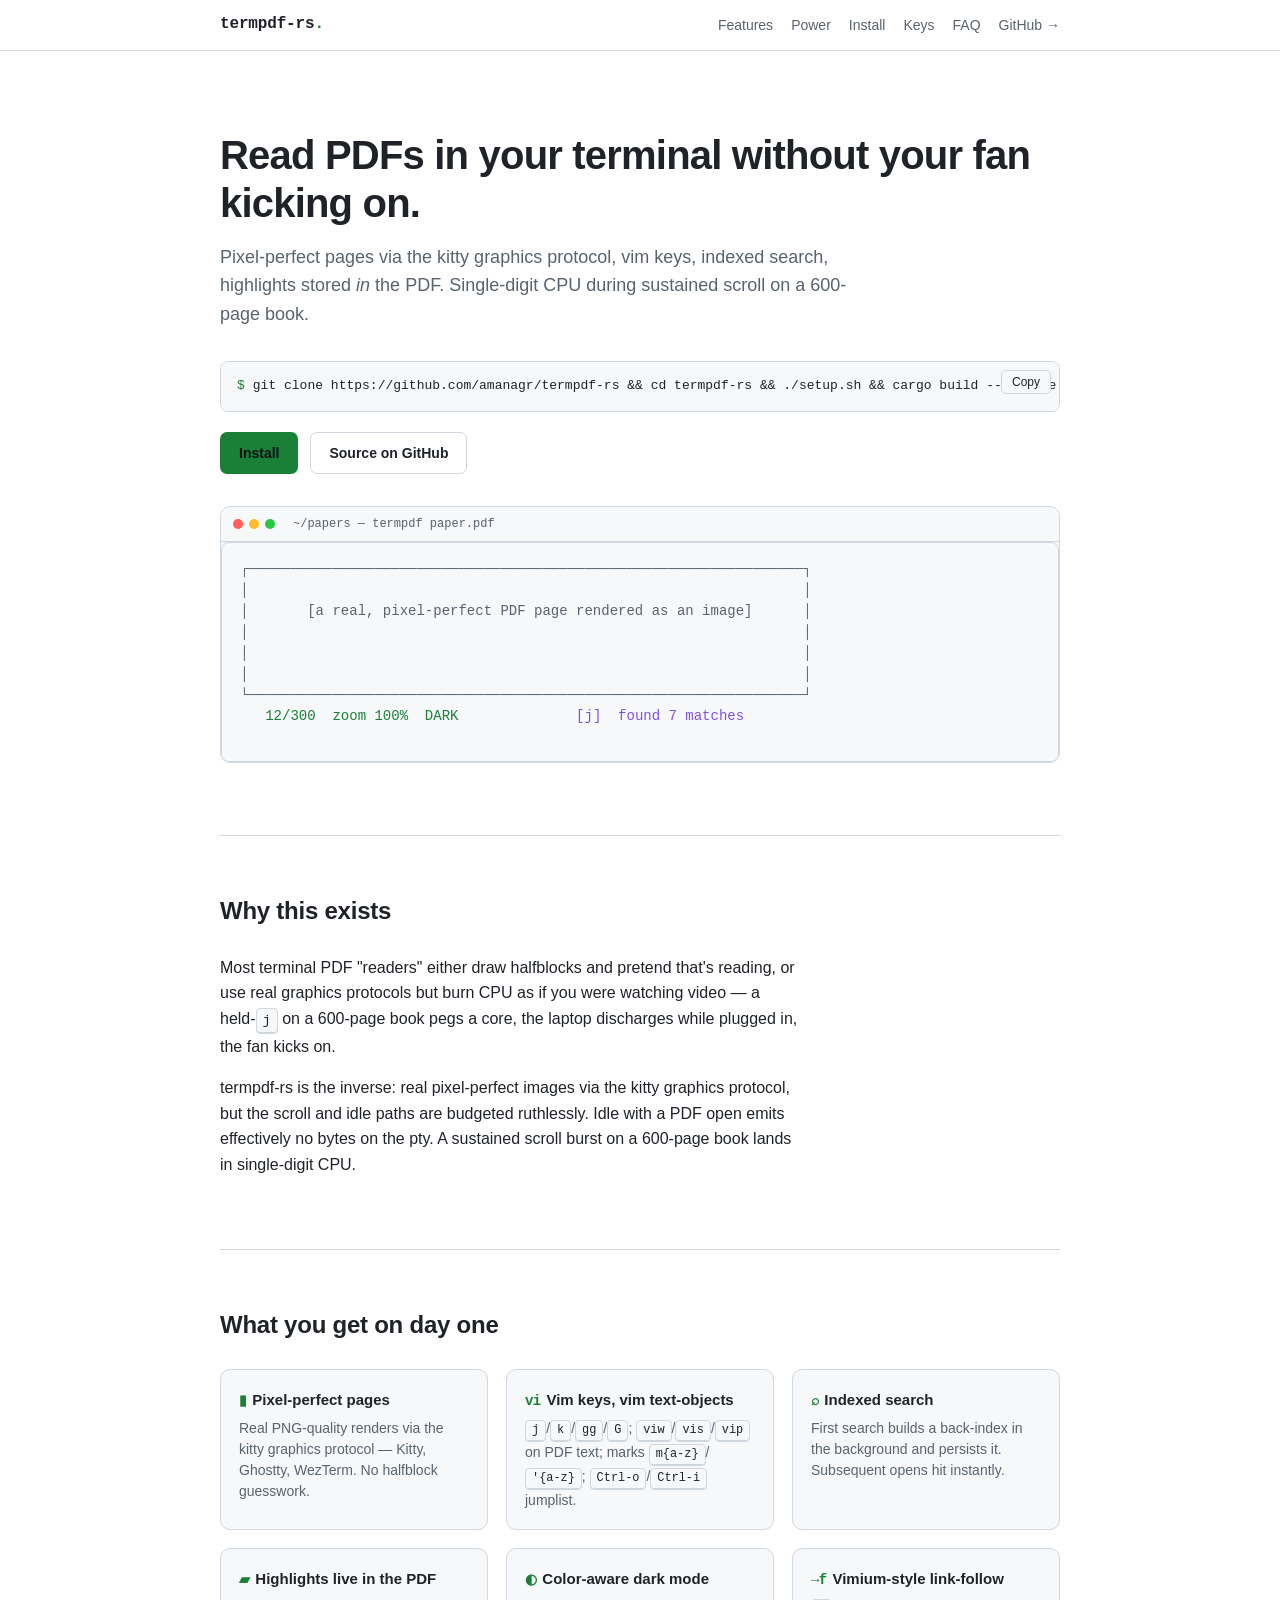
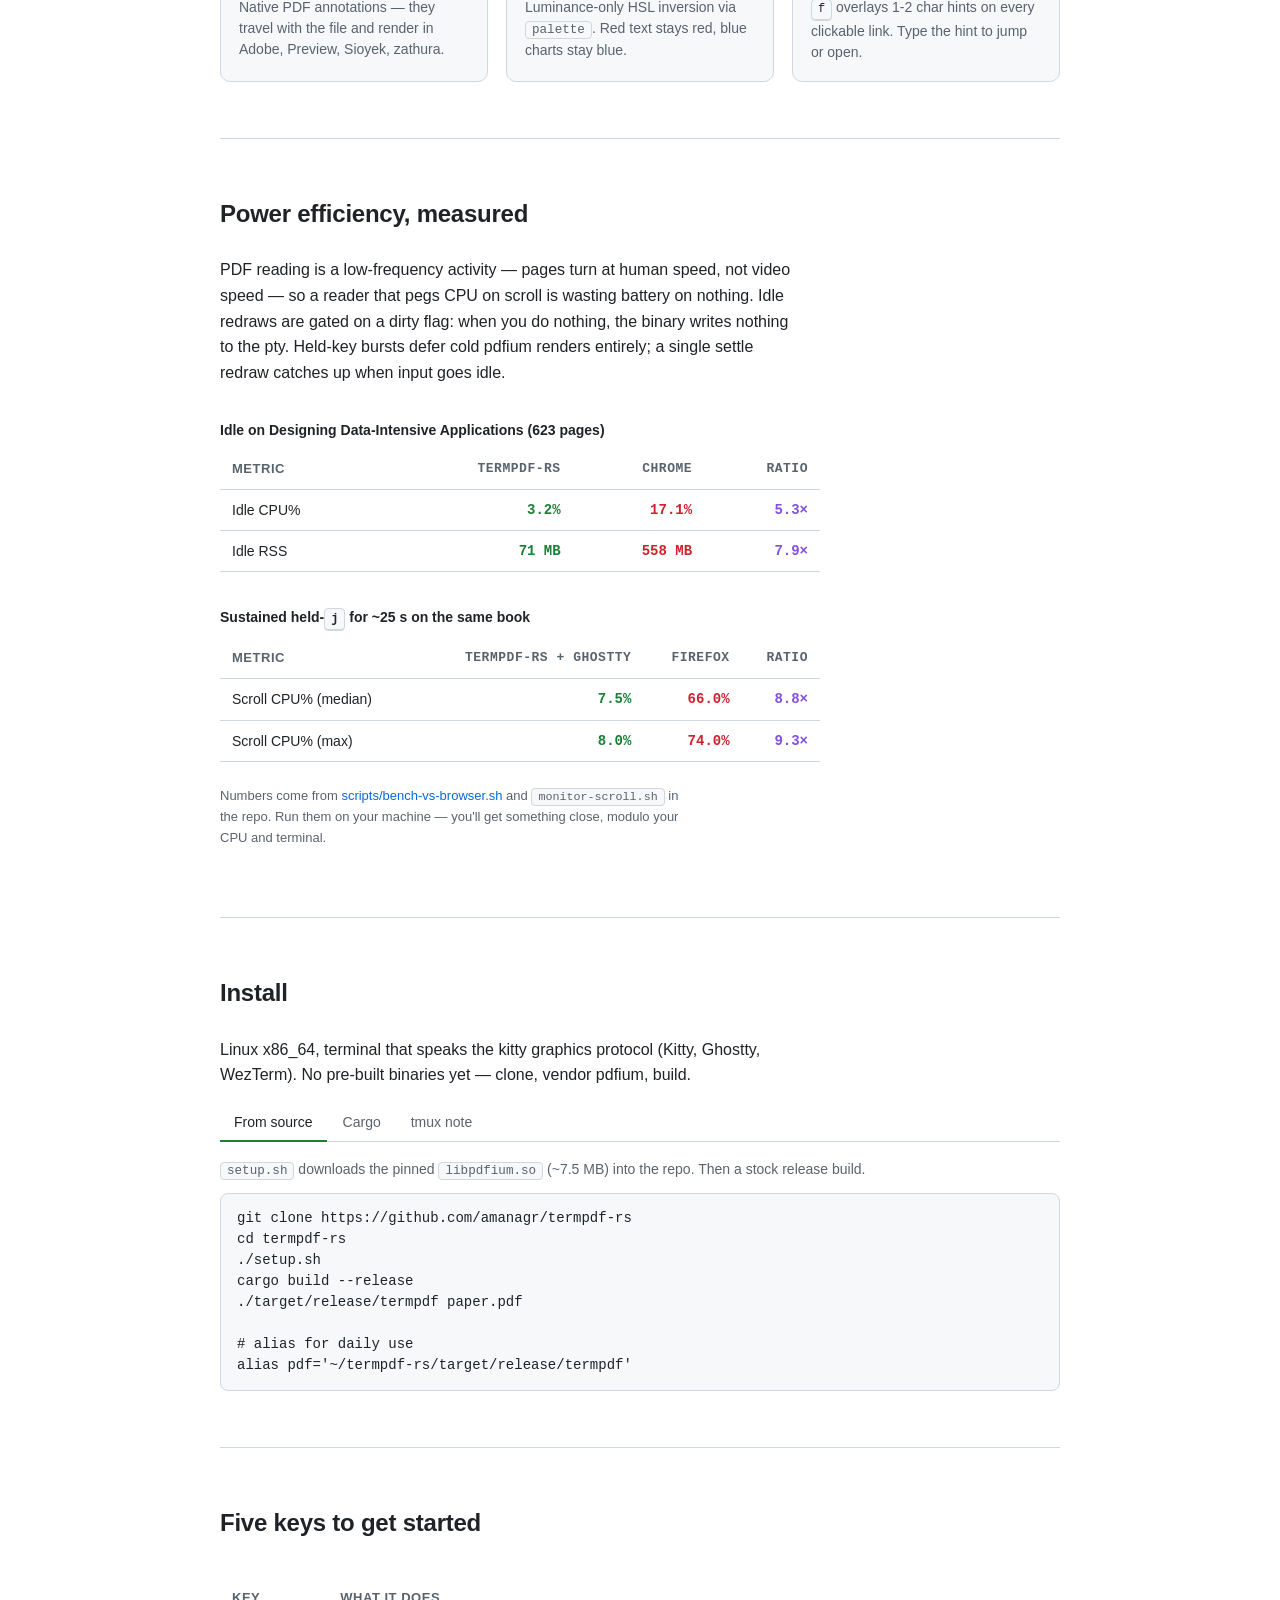
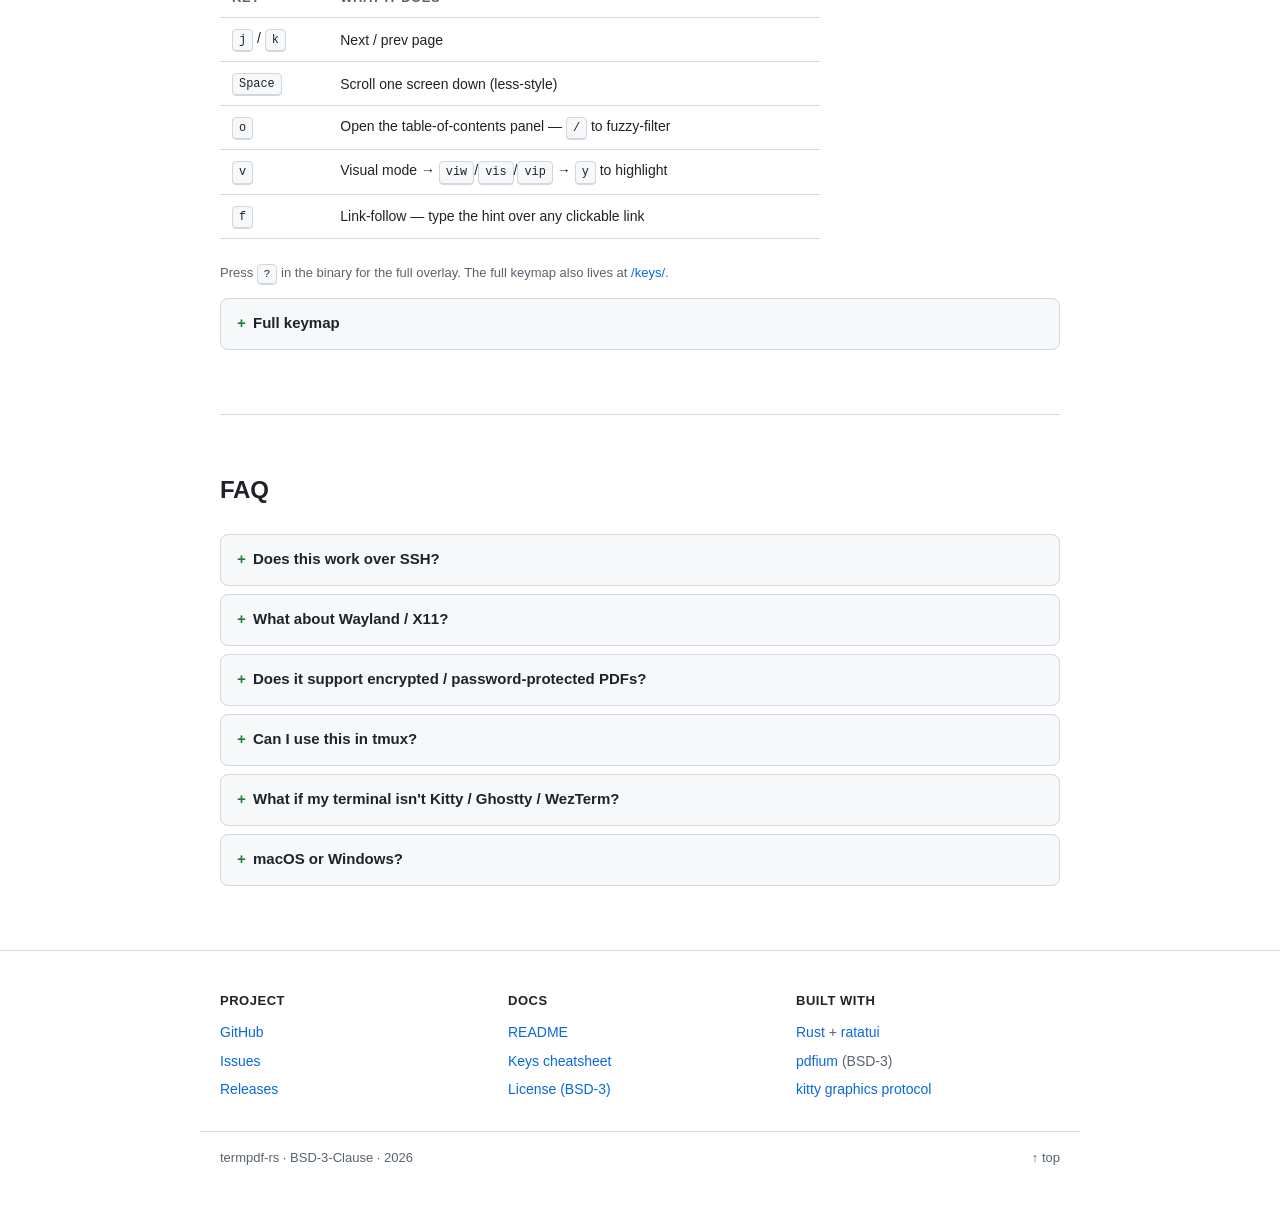
==== docs/index.html @ 6e65d69f "docs: ship marketing site for GitHub Pages from /docs/ Single-page site at amanagr.github.io/termpdf" ====
<!DOCTYPE html>
<html lang="en">
<head>
<meta charset="utf-8">
<meta name="viewport" content="width=device-width, initial-scale=1">
<title>termpdf-rs — power-efficient terminal PDF reader</title>
<meta name="description" content="Pixel-perfect PDF pages in your terminal via the kitty graphics protocol. Vim keys, indexed search, highlights stored in the PDF. Single-digit CPU during sustained scroll on a 600-page book.">
<link rel="canonical" href="https://amanagr.github.io/termpdf-rs/">
<link rel="icon" href="favicon.svg" type="image/svg+xml">
<link rel="stylesheet" href="style.css">

<meta property="og:type" content="website">
<meta property="og:url" content="https://amanagr.github.io/termpdf-rs/">
<meta property="og:title" content="termpdf-rs — a PDF reader that lives in your terminal">
<meta property="og:description" content="vim keys, kitty-native pixel-perfect pages, indexed search, single-digit CPU on a held-j. Linux + Rust.">
<meta property="og:image" content="https://amanagr.github.io/termpdf-rs/og.png">
<meta property="og:image:width" content="1200">
<meta property="og:image:height" content="630">
<meta name="twitter:card" content="summary_large_image">
<meta name="twitter:title" content="termpdf-rs — a PDF reader that lives in your terminal">
<meta name="twitter:description" content="vim keys, kitty-native pixel-perfect pages, indexed search, single-digit CPU on a held-j. Linux + Rust.">
<meta name="twitter:image" content="https://amanagr.github.io/termpdf-rs/og.png">

<script type="application/ld+json">
{
  "@context": "https://schema.org",
  "@type": "SoftwareApplication",
  "name": "termpdf-rs",
  "operatingSystem": "Linux",
  "applicationCategory": "DeveloperApplication",
  "description": "Power-efficient terminal PDF reader in Rust. Pixel-perfect pages via the Kitty graphics protocol, vim keybindings, indexed full-text search, color-aware dark mode, and highlights stored inside the PDF.",
  "url": "https://amanagr.github.io/termpdf-rs/",
  "downloadUrl": "https://github.com/amanagr/termpdf-rs",
  "license": "https://opensource.org/license/bsd-3-clause",
  "offers": { "@type": "Offer", "price": "0", "priceCurrency": "USD" },
  "author": { "@type": "Person", "name": "Aman Agrawal" }
}
</script>
</head>
<body>

<a class="skip-link" href="#main">Skip to content</a>

<header class="nav">
  <div class="nav-inner">
    <a class="brand" href="/termpdf-rs/">termpdf-rs<span class="dot">.</span></a>
    <button class="nav-toggle" aria-label="menu" aria-expanded="false" aria-controls="nav-links">menu</button>
    <nav class="nav-links" id="nav-links" aria-label="primary">
      <a href="#features">Features</a>
      <a href="#power">Power</a>
      <a href="#install">Install</a>
      <a href="#keys">Keys</a>
      <a href="#faq">FAQ</a>
      <a href="https://github.com/amanagr/termpdf-rs" rel="noopener">GitHub →</a>
    </nav>
  </div>
</header>

<main id="main">

<section class="hero" aria-label="hero">
  <h1>Read PDFs in your terminal without your fan kicking on.</h1>
  <p class="sub">Pixel-perfect pages via the kitty graphics protocol, vim keys, indexed search, highlights stored <em>in</em> the PDF. Single-digit CPU during sustained scroll on a 600-page book.</p>

  <div class="install-line" id="install-line">
    <span class="prompt">$</span><span id="install-cmd">git clone https://github.com/amanagr/termpdf-rs &amp;&amp; cd termpdf-rs &amp;&amp; ./setup.sh &amp;&amp; cargo build --release</span>
    <button class="copy-btn" data-copy-target="install-cmd" aria-label="Copy install command">Copy</button>
  </div>

  <div class="cta-row">
    <a class="btn btn-primary" href="#install">Install</a>
    <a class="btn btn-ghost" href="https://github.com/amanagr/termpdf-rs" rel="noopener">Source on GitHub</a>
  </div>

  <div class="terminal" aria-label="terminal preview">
    <div class="terminal-bar">
      <span class="terminal-dot r"></span>
      <span class="terminal-dot y"></span>
      <span class="terminal-dot g"></span>
      <span class="terminal-title">~/papers — termpdf paper.pdf</span>
    </div>
<pre class="terminal-body" aria-hidden="true"><span class="frame">┌──────────────────────────────────────────────────────────────────┐
│                                                                  │
│       <span class="pageblock">[a real, pixel-perfect PDF page rendered as an image]</span>      │
│                                                                  │
│                                                                  │
│                                                                  │
└──────────────────────────────────────────────────────────────────┘</span>
   <span class="status">12/300  zoom 100%  DARK</span>              <span class="hl">[j]  found 7 matches</span></pre>
  </div>
</section>

<section id="why" aria-labelledby="why-h">
  <h2 id="why-h">Why this exists</h2>
  <p>Most terminal PDF "readers" either draw halfblocks and pretend that's reading, or use real graphics protocols but burn CPU as if you were watching video — a held-<kbd>j</kbd> on a 600-page book pegs a core, the laptop discharges while plugged in, the fan kicks on.</p>
  <p>termpdf-rs is the inverse: real pixel-perfect images via the kitty graphics protocol, but the scroll and idle paths are budgeted ruthlessly. Idle with a PDF open emits effectively no bytes on the pty. A sustained scroll burst on a 600-page book lands in single-digit CPU.</p>
</section>

<section id="features" aria-labelledby="features-h">
  <h2 id="features-h">What you get on day one</h2>
  <div class="features">
    <div class="feature"><h3><span class="icon">▮</span>Pixel-perfect pages</h3><p>Real PNG-quality renders via the kitty graphics protocol — Kitty, Ghostty, WezTerm. No halfblock guesswork.</p></div>
    <div class="feature"><h3><span class="icon">vi</span>Vim keys, vim text-objects</h3><p><kbd>j</kbd>/<kbd>k</kbd>/<kbd>gg</kbd>/<kbd>G</kbd>; <kbd>viw</kbd>/<kbd>vis</kbd>/<kbd>vip</kbd> on PDF text; marks <kbd>m{a-z}</kbd>/<kbd>'{a-z}</kbd>; <kbd>Ctrl-o</kbd>/<kbd>Ctrl-i</kbd> jumplist.</p></div>
    <div class="feature"><h3><span class="icon">⌕</span>Indexed search</h3><p>First search builds a back-index in the background and persists it. Subsequent opens hit instantly.</p></div>
    <div class="feature"><h3><span class="icon">▰</span>Highlights live in the PDF</h3><p>Native PDF annotations — they travel with the file and render in Adobe, Preview, Sioyek, zathura.</p></div>
    <div class="feature"><h3><span class="icon">◐</span>Color-aware dark mode</h3><p>Luminance-only HSL inversion via <code>palette</code>. Red text stays red, blue charts stay blue.</p></div>
    <div class="feature"><h3><span class="icon">→f</span>Vimium-style link-follow</h3><p><kbd>f</kbd> overlays 1-2 char hints on every clickable link. Type the hint to jump or open.</p></div>
  </div>
</section>

<section id="power" aria-labelledby="power-h">
  <h2 id="power-h">Power efficiency, measured</h2>
  <p>PDF reading is a low-frequency activity — pages turn at human speed, not video speed — so a reader that pegs CPU on scroll is wasting battery on nothing. Idle redraws are gated on a dirty flag: when you do nothing, the binary writes nothing to the pty. Held-key bursts defer cold pdfium renders entirely; a single settle redraw catches up when input goes idle.</p>

  <div class="table-wrap">
    <table>
      <caption>Idle on Designing Data-Intensive Applications (623 pages)</caption>
      <thead><tr><th>Metric</th><th class="num">termpdf-rs</th><th class="num">Chrome</th><th class="num">Ratio</th></tr></thead>
      <tbody>
        <tr><td>Idle CPU%</td><td class="num win">3.2%</td><td class="num lose">17.1%</td><td class="num ratio">5.3×</td></tr>
        <tr><td>Idle RSS</td><td class="num win">71 MB</td><td class="num lose">558 MB</td><td class="num ratio">7.9×</td></tr>
      </tbody>
    </table>
  </div>

  <div class="table-wrap">
    <table>
      <caption>Sustained held-<kbd>j</kbd> for ~25 s on the same book</caption>
      <thead><tr><th>Metric</th><th class="num">termpdf-rs + Ghostty</th><th class="num">Firefox</th><th class="num">Ratio</th></tr></thead>
      <tbody>
        <tr><td>Scroll CPU% (median)</td><td class="num win">7.5%</td><td class="num lose">66.0%</td><td class="num ratio">8.8×</td></tr>
        <tr><td>Scroll CPU% (max)</td><td class="num win">8.0%</td><td class="num lose">74.0%</td><td class="num ratio">9.3×</td></tr>
      </tbody>
    </table>
  </div>

  <p class="caption">Numbers come from <a href="https://github.com/amanagr/termpdf-rs/blob/main/scripts/bench-vs-browser.sh">scripts/bench-vs-browser.sh</a> and <code>monitor-scroll.sh</code> in the repo. Run them on your machine — you'll get something close, modulo your CPU and terminal.</p>
</section>

<section id="install" aria-labelledby="install-h">
  <h2 id="install-h">Install</h2>
  <p>Linux x86_64, terminal that speaks the kitty graphics protocol (Kitty, Ghostty, WezTerm). No pre-built binaries yet — clone, vendor pdfium, build.</p>

  <div class="tabs" role="tablist" aria-label="install methods">
    <button class="tab-btn" role="tab" aria-selected="true" aria-controls="tab-source" id="tab-source-btn">From source</button>
    <button class="tab-btn" role="tab" aria-selected="false" aria-controls="tab-cargo" id="tab-cargo-btn">Cargo</button>
    <button class="tab-btn" role="tab" aria-selected="false" aria-controls="tab-tmux" id="tab-tmux-btn">tmux note</button>
  </div>

  <div class="tab-panel active" role="tabpanel" id="tab-source" aria-labelledby="tab-source-btn">
    <p><code>setup.sh</code> downloads the pinned <code>libpdfium.so</code> (~7.5 MB) into the repo. Then a stock release build.</p>
<pre><code>git clone https://github.com/amanagr/termpdf-rs
cd termpdf-rs
./setup.sh
cargo build --release
./target/release/termpdf paper.pdf

# alias for daily use
alias pdf='~/termpdf-rs/target/release/termpdf'</code></pre>
  </div>

  <div class="tab-panel" role="tabpanel" id="tab-cargo" aria-labelledby="tab-cargo-btn" hidden>
    <p>Not on crates.io yet — pdfium is a runtime native dependency that needs vendoring. Use the source path above. A crates.io release lands once the libpdfium loader can locate a system-installed library across distros.</p>
  </div>

  <div class="tab-panel" role="tabpanel" id="tab-tmux" aria-labelledby="tab-tmux-btn" hidden>
    <p>Inside tmux, enable graphics passthrough once:</p>
<pre><code>tmux set -g allow-passthrough on</code></pre>
    <p>The binary prints a one-time hint if it detects tmux without passthrough enabled.</p>
  </div>
</section>

<section id="keys" aria-labelledby="keys-h">
  <h2 id="keys-h">Five keys to get started</h2>
  <div class="table-wrap">
    <table>
      <thead><tr><th>Key</th><th>What it does</th></tr></thead>
      <tbody>
        <tr><td><kbd>j</kbd> / <kbd>k</kbd></td><td>Next / prev page</td></tr>
        <tr><td><kbd>Space</kbd></td><td>Scroll one screen down (less-style)</td></tr>
        <tr><td><kbd>o</kbd></td><td>Open the table-of-contents panel — <kbd>/</kbd> to fuzzy-filter</td></tr>
        <tr><td><kbd>v</kbd></td><td>Visual mode → <kbd>viw</kbd>/<kbd>vis</kbd>/<kbd>vip</kbd> → <kbd>y</kbd> to highlight</td></tr>
        <tr><td><kbd>f</kbd></td><td>Link-follow — type the hint over any clickable link</td></tr>
      </tbody>
    </table>
  </div>
  <p class="caption">Press <kbd>?</kbd> in the binary for the full overlay. The full keymap also lives at <a href="keys/">/keys/</a>.</p>

  <details>
    <summary>Full keymap</summary>

    <h3 style="font-size:14px;margin:16px 0 4px;color:var(--fg);">Navigate</h3>
    <div class="table-wrap"><table>
      <tbody>
        <tr><td><kbd>j</kbd> / <kbd>k</kbd></td><td>next / prev page</td></tr>
        <tr><td><kbd>Space</kbd> / <kbd>b</kbd></td><td>one screen down / up (less-style)</td></tr>
        <tr><td><kbd>Ctrl-d</kbd> / <kbd>Ctrl-u</kbd></td><td>half-screen down / up</td></tr>
        <tr><td><kbd>gg</kbd> / <kbd>G</kbd></td><td>first / last page</td></tr>
        <tr><td><kbd>:</kbd>n / <kbd>N G</kbd></td><td>jump to page N</td></tr>
        <tr><td><kbd>]]</kbd> / <kbd>[[</kbd></td><td>next / prev outline section</td></tr>
        <tr><td><kbd>m{a-z}</kbd> / <kbd>'{a-z}</kbd></td><td>set / jump to mark (persisted per PDF)</td></tr>
        <tr><td><kbd>Ctrl-o</kbd> / <kbd>Ctrl-i</kbd></td><td>jumplist back / forward</td></tr>
        <tr><td><kbd>+</kbd> / <kbd>-</kbd> / <kbd>0</kbd></td><td>zoom in / out / reset</td></tr>
        <tr><td><kbd>d</kbd></td><td>toggle color-aware dark mode</td></tr>
        <tr><td><kbd>f</kbd></td><td>link-follow hint mode</td></tr>
      </tbody>
    </table></div>

    <h3 style="font-size:14px;margin:16px 0 4px;color:var(--fg);">Highlight &amp; quote (Visual — <kbd>v</kbd>)</h3>
    <div class="table-wrap"><table>
      <tbody>
        <tr><td><kbd>h</kbd> <kbd>j</kbd> <kbd>k</kbd> <kbd>l</kbd> · <kbd>w</kbd> <kbd>b</kbd> <kbd>e</kbd> · <kbd>0</kbd> <kbd>^</kbd> <kbd>$</kbd></td><td>move the caret like in vim</td></tr>
        <tr><td><kbd>iw</kbd> / <kbd>is</kbd> / <kbd>ip</kbd></td><td>select inner word / sentence / paragraph</td></tr>
        <tr><td><kbd>V</kbd> / <kbd>Ctrl-v</kbd></td><td>linewise / blockwise selection</td></tr>
        <tr><td><kbd>c</kbd></td><td>cycle highlight color</td></tr>
        <tr><td><kbd>y</kbd></td><td>save highlight + copy plain text</td></tr>
        <tr><td><kbd>Y</kbd></td><td>copy plain text only (no highlight)</td></tr>
        <tr><td><kbd>gy</kbd></td><td>copy as Markdown blockquote with citation</td></tr>
        <tr><td>click + drag</td><td>highlight with the mouse</td></tr>
        <tr><td><kbd>x</kbd> (Normal)</td><td>delete last highlight on current page</td></tr>
      </tbody>
    </table></div>

    <h3 style="font-size:14px;margin:16px 0 4px;color:var(--fg);">Search, TOC, export</h3>
    <div class="table-wrap"><table>
      <tbody>
        <tr><td><kbd>/&lt;query&gt;</kbd> then <kbd>n</kbd> / <kbd>N</kbd></td><td>search · next / prev match (indexed)</td></tr>
        <tr><td><kbd>:nohl</kbd></td><td>clear search results</td></tr>
        <tr><td><kbd>o</kbd></td><td>open TOC panel — <kbd>/</kbd> to filter, Enter jumps</td></tr>
        <tr><td><kbd>:export [path]</kbd></td><td>dump highlights as a Markdown notes file</td></tr>
      </tbody>
    </table></div>
  </details>
</section>

<section id="faq" aria-labelledby="faq-h">
  <h2 id="faq-h">FAQ</h2>

  <details>
    <summary>Does this work over SSH?</summary>
    <p>Yes, if your local terminal speaks the kitty graphics protocol and the remote shell forwards bytes cleanly. Latency-bound on slow links because each page is a PNG-sized payload; on a LAN it's fine.</p>
  </details>

  <details>
    <summary>What about Wayland / X11?</summary>
    <p>Doesn't care. termpdf-rs renders into your terminal, not into the display server. If your terminal runs, this runs.</p>
  </details>

  <details>
    <summary>Does it support encrypted / password-protected PDFs?</summary>
    <p>Not yet. Decrypt first with <code>qpdf --decrypt locked.pdf unlocked.pdf</code> and open the result. Tracked as a known limitation.</p>
  </details>

  <details>
    <summary>Can I use this in tmux?</summary>
    <p>Yes. Run <code>tmux set -g allow-passthrough on</code> once so tmux forwards the kitty graphics escapes. The binary prints a one-time hint if it detects tmux without passthrough enabled.</p>
  </details>

  <details>
    <summary>What if my terminal isn't Kitty / Ghostty / WezTerm?</summary>
    <p>Pass <code>--protocol sixel</code> for xterm / foot / Konsole — slower, lower fidelity, but readable. Anything else falls back to halfblocks, which is unreadable; treat that as confirmation the binary loads, then switch terminals.</p>
  </details>

  <details>
    <summary>macOS or Windows?</summary>
    <p>Not at launch. The hot path is Linux x86_64 and a vendored <code>libpdfium.so</code>. Porting needs the equivalent <code>libpdfium.dylib</code> / <code>pdfium.dll</code> wired through <code>setup.sh</code> and the runtime loader; help welcome on the issue tracker.</p>
  </details>
</section>

</main>

<footer>
  <div class="footer-grid">
    <div class="footer-col">
      <h4>Project</h4>
      <ul>
        <li><a href="https://github.com/amanagr/termpdf-rs" rel="noopener">GitHub</a></li>
        <li><a href="https://github.com/amanagr/termpdf-rs/issues" rel="noopener">Issues</a></li>
        <li><a href="https://github.com/amanagr/termpdf-rs/releases" rel="noopener">Releases</a></li>
      </ul>
    </div>
    <div class="footer-col">
      <h4>Docs</h4>
      <ul>
        <li><a href="https://github.com/amanagr/termpdf-rs#readme" rel="noopener">README</a></li>
        <li><a href="keys/">Keys cheatsheet</a></li>
        <li><a href="https://github.com/amanagr/termpdf-rs/blob/main/LICENSE" rel="noopener">License (BSD-3)</a></li>
      </ul>
    </div>
    <div class="footer-col">
      <h4>Built with</h4>
      <ul>
        <li><a href="https://www.rust-lang.org/" rel="noopener">Rust</a> + <a href="https://ratatui.rs/" rel="noopener">ratatui</a></li>
        <li><a href="https://github.com/paulocoutinhox/pdfium-lib" rel="noopener">pdfium</a> (BSD-3)</li>
        <li><a href="https://sw.kovidgoyal.net/kitty/graphics-protocol/" rel="noopener">kitty graphics protocol</a></li>
      </ul>
    </div>
  </div>
  <div class="footer-meta">
    <span>termpdf-rs · BSD-3-Clause · 2026</span>
    <a class="up" href="#main">↑ top</a>
  </div>
</footer>

<script>
  // copy install command
  document.querySelectorAll('.copy-btn').forEach(function (btn) {
    btn.addEventListener('click', function () {
      var target = document.getElementById(btn.getAttribute('data-copy-target'));
      if (!target) return;
      var text = target.textContent.trim();
      navigator.clipboard.writeText(text).then(function () {
        var orig = btn.textContent;
        btn.textContent = 'Copied';
        btn.classList.add('copied');
        setTimeout(function () { btn.textContent = orig; btn.classList.remove('copied'); }, 1400);
      }).catch(function () {
        btn.textContent = 'Copy failed';
      });
    });
  });

  // tabs
  var tabBtns = document.querySelectorAll('.tab-btn');
  tabBtns.forEach(function (btn) {
    btn.addEventListener('click', function () {
      var panelId = btn.getAttribute('aria-controls');
      tabBtns.forEach(function (b) { b.setAttribute('aria-selected', 'false'); });
      btn.setAttribute('aria-selected', 'true');
      document.querySelectorAll('.tab-panel').forEach(function (p) {
        p.classList.remove('active');
        p.setAttribute('hidden', '');
      });
      var panel = document.getElementById(panelId);
      if (panel) {
        panel.classList.add('active');
        panel.removeAttribute('hidden');
      }
    });
  });

  // mobile nav toggle
  var toggle = document.querySelector('.nav-toggle');
  var navLinks = document.getElementById('nav-links');
  if (toggle && navLinks) {
    toggle.addEventListener('click', function () {
      var open = navLinks.classList.toggle('open');
      toggle.setAttribute('aria-expanded', open ? 'true' : 'false');
    });
    navLinks.querySelectorAll('a').forEach(function (a) {
      a.addEventListener('click', function () {
        navLinks.classList.remove('open');
        toggle.setAttribute('aria-expanded', 'false');
      });
    });
  }
</script>

</body>
</html>
---- docs/style.css ----
/* termpdf-rs marketing site — terminal-themed dark default */

:root {
  --bg: #0d1117;
  --bg-elev: #161b22;
  --bg-code: #010409;
  --border: #30363d;
  --fg: #e6edf3;
  --fg-muted: #7d8590;
  --accent: #7ee787;
  --accent-dim: #56d364;
  --link: #79c0ff;
  --link-hover: #a5d6ff;
  --warn: #f85149;
  --keyword: #d2a8ff;
  --max-width: 880px;
  --mono: ui-monospace, "SF Mono", SFMono-Regular, "Cascadia Mono",
          Menlo, Consolas, "Liberation Mono", monospace;
  --sans: -apple-system, BlinkMacSystemFont, "Segoe UI", Roboto,
          "Helvetica Neue", Arial, sans-serif;
}

@media (prefers-color-scheme: light) {
  :root {
    --bg: #ffffff;
    --bg-elev: #f6f8fa;
    --bg-code: #f6f8fa;
    --border: #d0d7de;
    --fg: #1f2328;
    --fg-muted: #59636e;
    --accent: #1a7f37;
    --accent-dim: #116329;
    --link: #0969da;
    --link-hover: #0550ae;
    --warn: #cf222e;
    --keyword: #8250df;
  }
}

* { box-sizing: border-box; }

html { scroll-behavior: smooth; scroll-padding-top: 60px; }

@media (prefers-reduced-motion: reduce) {
  html { scroll-behavior: auto; }
  * { transition: none !important; animation: none !important; }
}

body {
  margin: 0;
  background: var(--bg);
  color: var(--fg);
  font-family: var(--sans);
  font-size: 16px;
  line-height: 1.6;
  -webkit-font-smoothing: antialiased;
  -moz-osx-font-smoothing: grayscale;
}

a { color: var(--link); text-decoration: none; }
a:hover { color: var(--link-hover); text-decoration: underline; }

code, pre, kbd { font-family: var(--mono); }

kbd {
  display: inline-block;
  padding: 1px 6px;
  font-size: 0.85em;
  background: var(--bg-elev);
  border: 1px solid var(--border);
  border-radius: 4px;
  box-shadow: inset 0 -1px 0 var(--border);
  color: var(--fg);
  white-space: nowrap;
}

pre, code {
  font-size: 14px;
}

pre {
  background: var(--bg-code);
  border: 1px solid var(--border);
  border-radius: 8px;
  padding: 14px 16px;
  overflow-x: auto;
  line-height: 1.5;
  margin: 0;
}

p code, li code, td code {
  background: var(--bg-elev);
  border: 1px solid var(--border);
  padding: 1px 6px;
  border-radius: 4px;
  font-size: 0.9em;
}

/* nav */
.nav {
  position: sticky;
  top: 0;
  z-index: 50;
  background: rgba(13, 17, 23, 0.85);
  backdrop-filter: saturate(180%) blur(8px);
  -webkit-backdrop-filter: saturate(180%) blur(8px);
  border-bottom: 1px solid var(--border);
}
@media (prefers-color-scheme: light) {
  .nav { background: rgba(255, 255, 255, 0.85); }
}

.nav-inner {
  max-width: var(--max-width);
  margin: 0 auto;
  padding: 12px 20px;
  display: flex;
  align-items: center;
  gap: 24px;
}

.brand {
  font-family: var(--mono);
  font-weight: 700;
  font-size: 16px;
  color: var(--fg);
  letter-spacing: -0.01em;
}
.brand:hover { text-decoration: none; color: var(--accent); }
.brand .dot { color: var(--accent); }

.nav-links {
  display: flex;
  align-items: center;
  gap: 18px;
  margin-left: auto;
  font-size: 14px;
}
.nav-links a {
  color: var(--fg-muted);
}
.nav-links a:hover { color: var(--fg); text-decoration: none; }

.nav-toggle {
  display: none;
  background: none;
  border: 1px solid var(--border);
  border-radius: 6px;
  color: var(--fg);
  font-size: 14px;
  padding: 6px 10px;
  cursor: pointer;
  margin-left: auto;
}

@media (max-width: 600px) {
  .nav-links {
    display: none;
    flex-direction: column;
    align-items: flex-start;
    gap: 12px;
    width: 100%;
    padding: 16px 20px;
    margin: 0;
    border-top: 1px solid var(--border);
    background: var(--bg);
  }
  .nav-links.open { display: flex; }
  .nav-toggle { display: inline-block; }
  .nav-inner { flex-wrap: wrap; padding: 10px 16px; }
}

/* layout */
main {
  max-width: var(--max-width);
  margin: 0 auto;
  padding: 0 20px;
}

section {
  padding: 56px 0;
  border-bottom: 1px solid var(--border);
}
section:last-of-type { border-bottom: none; }
section > h2 {
  font-size: 24px;
  margin: 0 0 24px;
  font-weight: 700;
  letter-spacing: -0.01em;
}
section > p, section > ul {
  max-width: 65ch;
}

/* hero */
.hero {
  padding: 80px 0 48px;
  text-align: left;
  border-bottom: 1px solid var(--border);
}
.hero h1 {
  font-size: 40px;
  line-height: 1.2;
  margin: 0 0 16px;
  font-weight: 800;
  letter-spacing: -0.02em;
}
.hero .sub {
  font-size: 18px;
  color: var(--fg-muted);
  margin: 0 0 32px;
  max-width: 65ch;
}

.install-line {
  position: relative;
  background: var(--bg-code);
  border: 1px solid var(--border);
  border-radius: 8px;
  padding: 14px 56px 14px 16px;
  font-family: var(--mono);
  font-size: 13px;
  overflow-x: auto;
  white-space: nowrap;
  margin: 0 0 20px;
}
.install-line .prompt { color: var(--accent); user-select: none; margin-right: 8px; }
.install-line .copy-btn {
  position: absolute;
  top: 8px;
  right: 8px;
  background: var(--bg-elev);
  border: 1px solid var(--border);
  color: var(--fg);
  font-family: var(--sans);
  font-size: 12px;
  padding: 4px 10px;
  border-radius: 5px;
  cursor: pointer;
}
.install-line .copy-btn:hover { background: var(--border); }
.install-line .copy-btn.copied { color: var(--accent); }

.cta-row {
  display: flex;
  gap: 12px;
  flex-wrap: wrap;
  align-items: center;
  margin: 0 0 32px;
}
.btn {
  display: inline-block;
  padding: 9px 18px;
  border-radius: 7px;
  font-size: 14px;
  font-weight: 600;
  border: 1px solid transparent;
  cursor: pointer;
  font-family: var(--sans);
}
.btn-primary {
  background: var(--accent);
  color: #0d1117;
}
.btn-primary:hover { background: var(--accent-dim); text-decoration: none; color: #0d1117; }
.btn-ghost {
  background: transparent;
  color: var(--fg);
  border-color: var(--border);
}
.btn-ghost:hover { background: var(--bg-elev); text-decoration: none; color: var(--fg); }

/* terminal demo block */
.terminal {
  background: var(--bg-code);
  border: 1px solid var(--border);
  border-radius: 10px;
  font-family: var(--mono);
  font-size: 13px;
  line-height: 1.5;
  margin: 24px 0;
  overflow: hidden;
}
.terminal-bar {
  background: var(--bg-elev);
  padding: 8px 12px;
  border-bottom: 1px solid var(--border);
  display: flex;
  align-items: center;
  gap: 6px;
}
.terminal-dot { width: 10px; height: 10px; border-radius: 50%; display: inline-block; }
.terminal-dot.r { background: #ff5f56; }
.terminal-dot.y { background: #ffbd2e; }
.terminal-dot.g { background: #27c93f; }
.terminal-title {
  margin-left: 12px;
  color: var(--fg-muted);
  font-size: 12px;
}
.terminal-body {
  padding: 16px 18px;
  white-space: pre;
  overflow-x: auto;
  color: var(--fg);
  min-height: 220px;
}
.terminal-body .frame {
  color: var(--fg-muted);
}
.terminal-body .pageblock {
  color: var(--fg-muted);
}
.terminal-body .status {
  color: var(--accent);
}
.terminal-body .hl { color: var(--keyword); }

/* features grid */
.features {
  display: grid;
  grid-template-columns: repeat(3, 1fr);
  gap: 18px;
  margin-top: 8px;
}
@media (max-width: 800px) { .features { grid-template-columns: repeat(2, 1fr); } }
@media (max-width: 520px) { .features { grid-template-columns: 1fr; } }

.feature {
  background: var(--bg-elev);
  border: 1px solid var(--border);
  border-radius: 10px;
  padding: 18px;
}
.feature h3 {
  margin: 0 0 6px;
  font-size: 15px;
  font-weight: 700;
  color: var(--fg);
}
.feature .icon {
  font-family: var(--mono);
  color: var(--accent);
  font-size: 14px;
  margin-right: 6px;
  letter-spacing: -0.05em;
}
.feature p {
  margin: 0;
  font-size: 14px;
  color: var(--fg-muted);
  line-height: 1.5;
}

/* tables */
.table-wrap { overflow-x: auto; max-width: 100%; }
table {
  width: 100%;
  max-width: 600px;
  border-collapse: collapse;
  font-size: 14px;
  margin: 12px 0 16px;
}
table caption {
  text-align: left;
  font-weight: 600;
  color: var(--fg);
  padding: 6px 0 8px;
  caption-side: top;
}
th, td {
  text-align: left;
  padding: 9px 12px;
  border-bottom: 1px solid var(--border);
}
th {
  font-weight: 600;
  color: var(--fg-muted);
  font-size: 13px;
  text-transform: uppercase;
  letter-spacing: 0.04em;
}
.num { font-family: var(--mono); text-align: right; }
.win { color: var(--accent); font-weight: 600; }
.lose { color: var(--warn); font-weight: 600; }
.ratio { color: var(--keyword); font-weight: 600; }

.caption {
  font-size: 13px;
  color: var(--fg-muted);
  margin-top: 8px;
}

/* install tabs */
.tabs {
  display: flex;
  gap: 2px;
  border-bottom: 1px solid var(--border);
  margin-top: 4px;
}
.tab-btn {
  background: transparent;
  border: none;
  border-bottom: 2px solid transparent;
  color: var(--fg-muted);
  font-family: var(--sans);
  font-size: 14px;
  font-weight: 500;
  padding: 10px 14px;
  cursor: pointer;
  margin-bottom: -1px;
}
.tab-btn[aria-selected="true"] {
  color: var(--fg);
  border-bottom-color: var(--accent);
}
.tab-panel { display: none; padding-top: 16px; }
.tab-panel.active { display: block; }
.tab-panel p { margin: 0 0 12px; font-size: 14px; color: var(--fg-muted); }

/* details / FAQ */
details {
  border: 1px solid var(--border);
  border-radius: 8px;
  background: var(--bg-elev);
  padding: 0 16px;
  margin-bottom: 8px;
}
details > summary {
  cursor: pointer;
  padding: 12px 0;
  font-weight: 600;
  color: var(--fg);
  font-size: 15px;
  list-style: none;
}
details > summary::-webkit-details-marker { display: none; }
details > summary::before {
  content: "+";
  display: inline-block;
  width: 16px;
  color: var(--accent);
  font-family: var(--mono);
}
details[open] > summary::before { content: "−"; }
details > *:not(summary) { padding-bottom: 16px; margin: 0; color: var(--fg-muted); }
details > p { padding-bottom: 16px !important; padding-top: 0; }

/* footer */
footer {
  border-top: 1px solid var(--border);
  padding: 40px 0;
  margin-top: 0;
  font-size: 14px;
  color: var(--fg-muted);
}
.footer-grid {
  max-width: var(--max-width);
  margin: 0 auto;
  padding: 0 20px;
  display: grid;
  grid-template-columns: repeat(3, 1fr);
  gap: 24px;
}
@media (max-width: 600px) { .footer-grid { grid-template-columns: 1fr; } }
.footer-col h4 {
  margin: 0 0 10px;
  font-size: 13px;
  text-transform: uppercase;
  letter-spacing: 0.04em;
  color: var(--fg);
}
.footer-col ul { list-style: none; padding: 0; margin: 0; }
.footer-col li { margin-bottom: 6px; }
.footer-meta {
  max-width: var(--max-width);
  margin: 24px auto 0;
  padding: 16px 20px 0;
  border-top: 1px solid var(--border);
  display: flex;
  justify-content: space-between;
  flex-wrap: wrap;
  gap: 8px;
  font-size: 13px;
}
.footer-meta a.up { color: var(--fg-muted); }
.footer-meta a.up:hover { color: var(--accent); text-decoration: none; }

/* mobile hero scaling */
@media (max-width: 600px) {
  .hero { padding: 48px 0 32px; }
  .hero h1 { font-size: 28px; }
  .hero .sub { font-size: 16px; }
  section { padding: 40px 0; }
}

/* skip link */
.skip-link {
  position: absolute;
  left: -9999px;
  top: 0;
  background: var(--accent);
  color: var(--bg);
  padding: 8px 12px;
  z-index: 100;
}
.skip-link:focus { left: 8px; top: 8px; }

/* utility */
.muted { color: var(--fg-muted); }
.mono { font-family: var(--mono); }
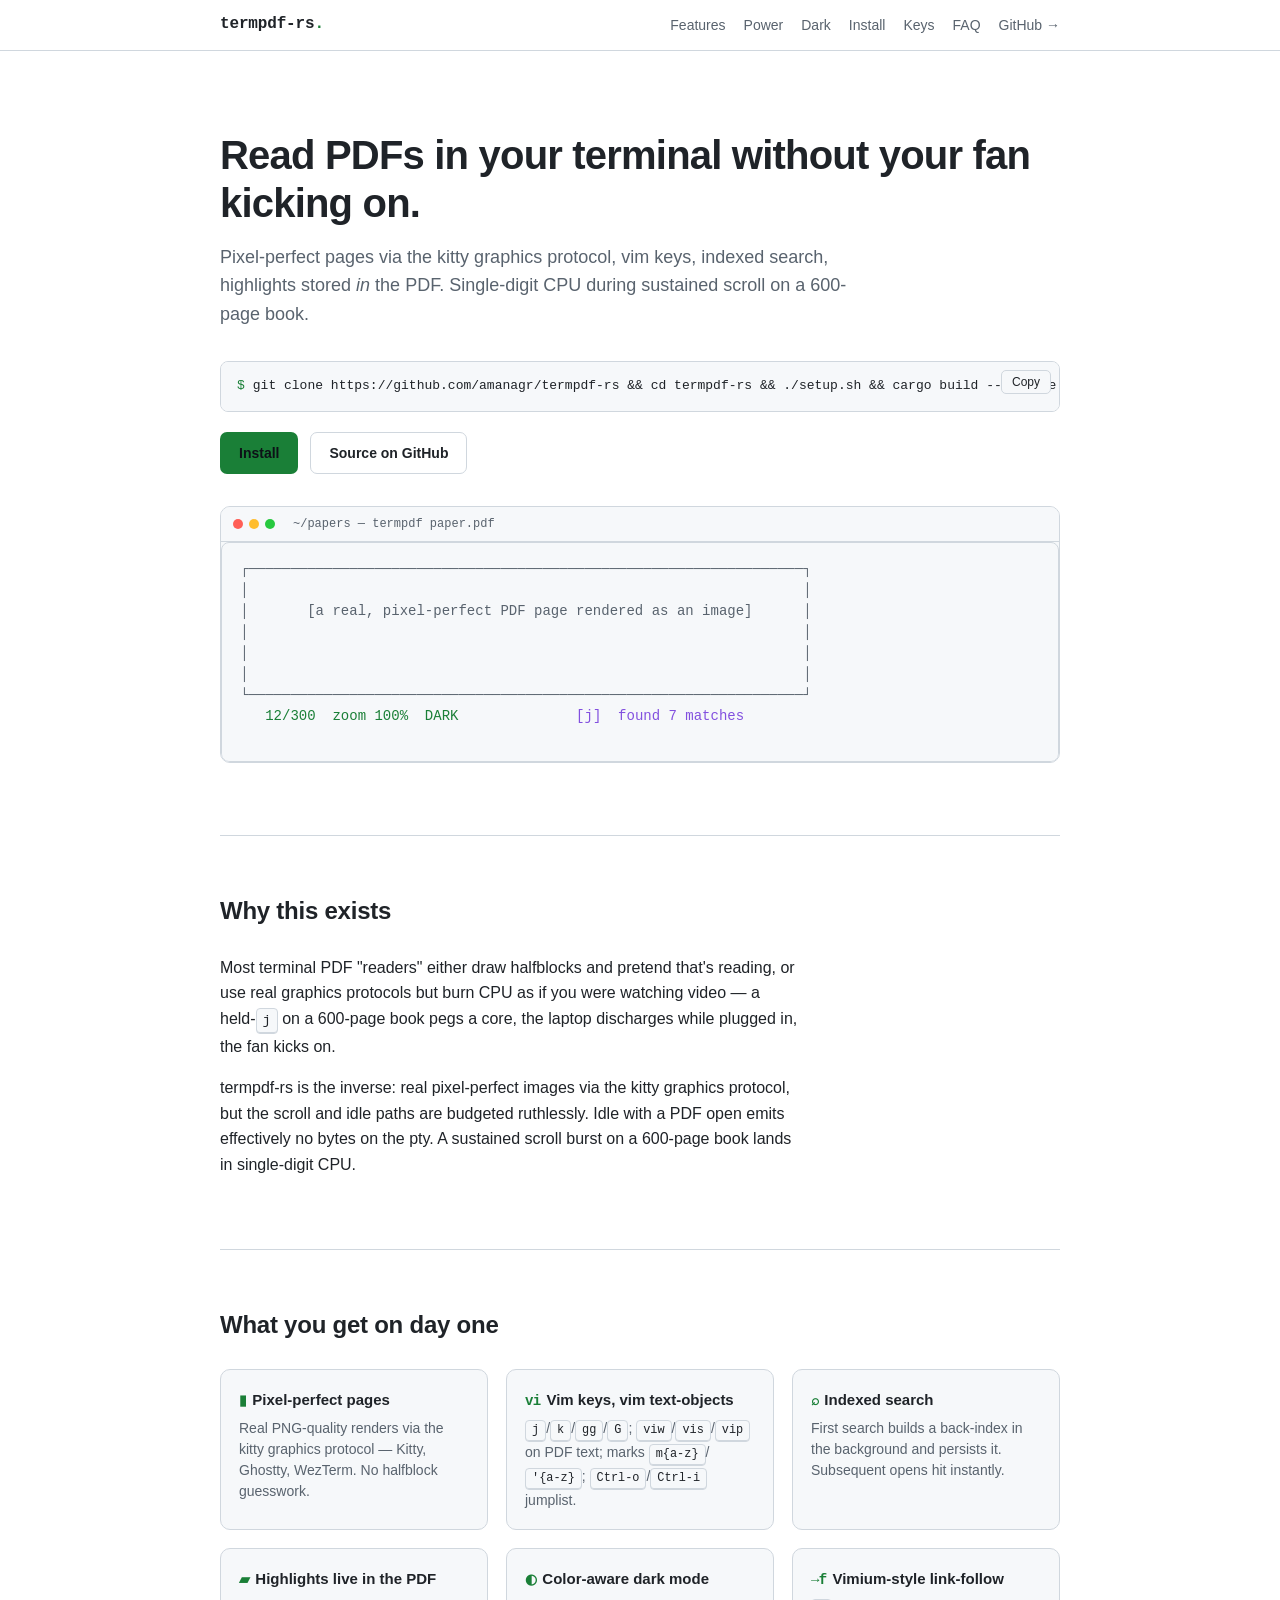
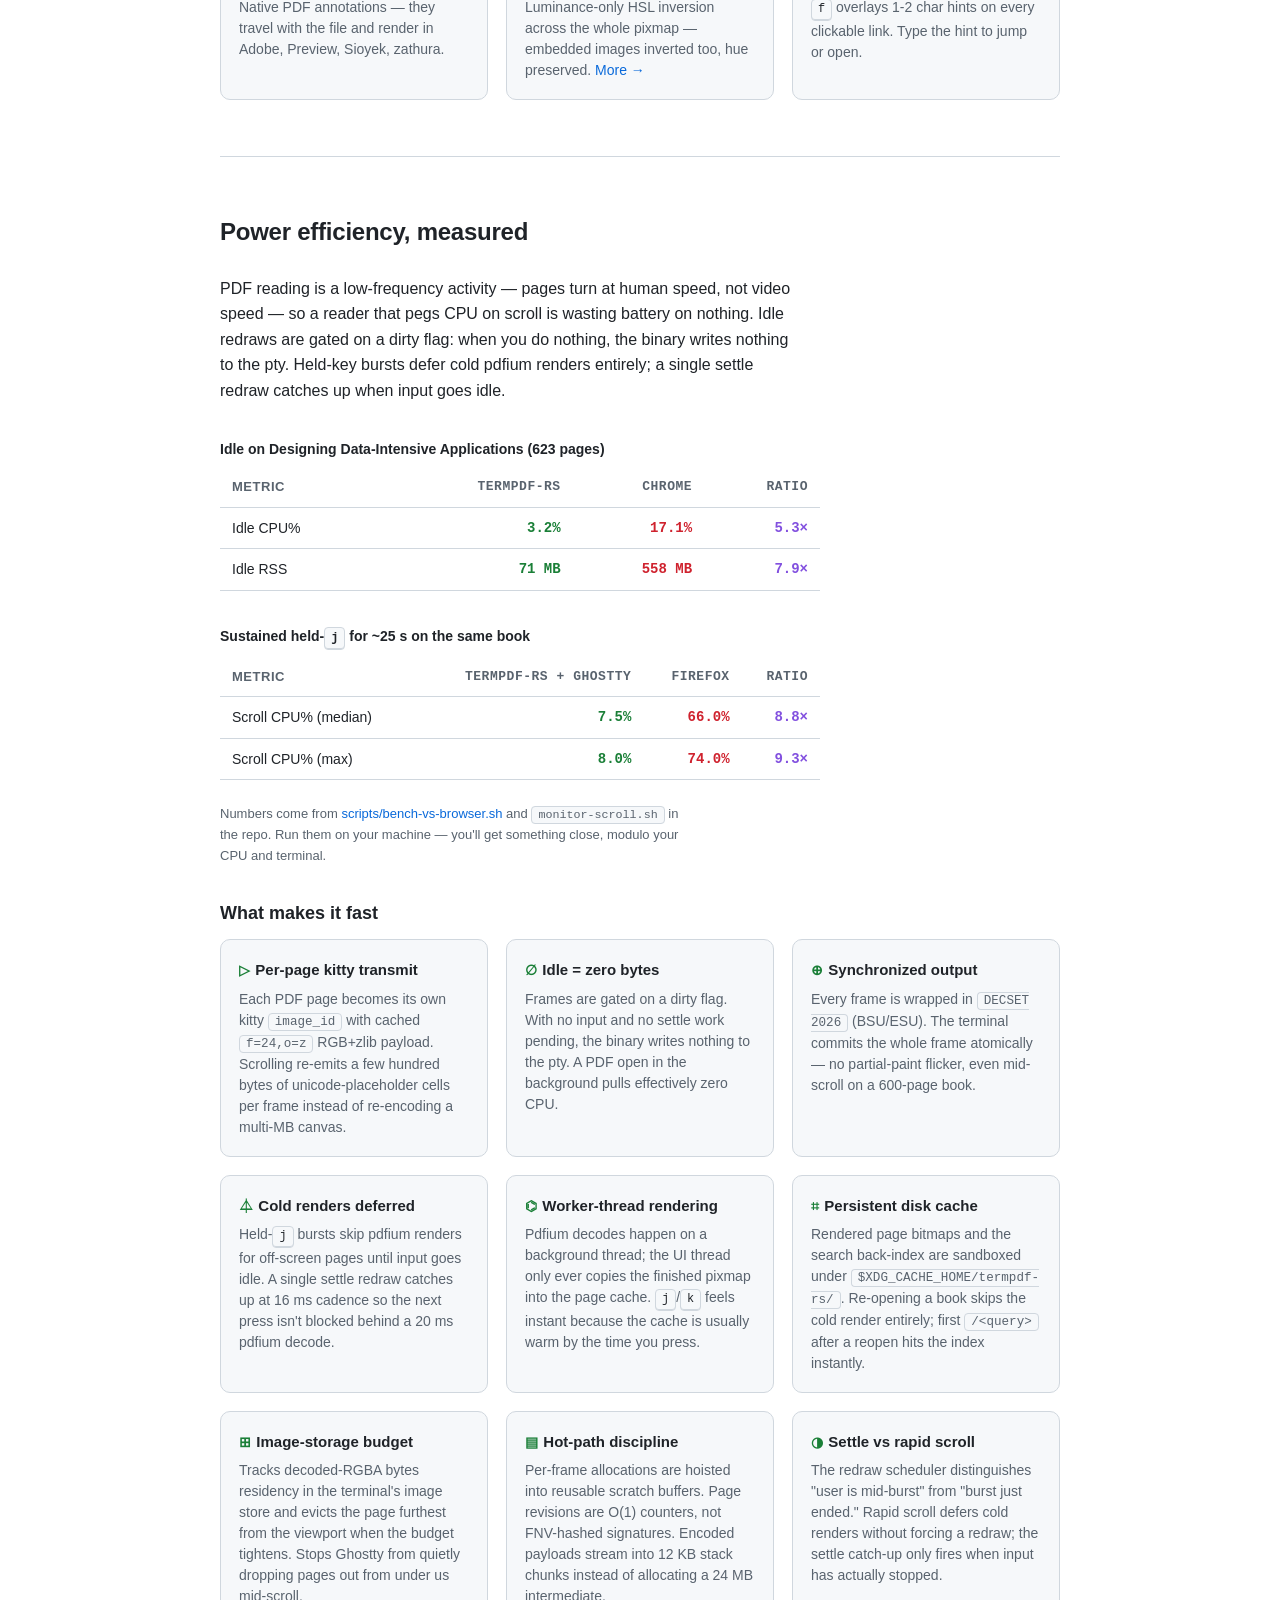
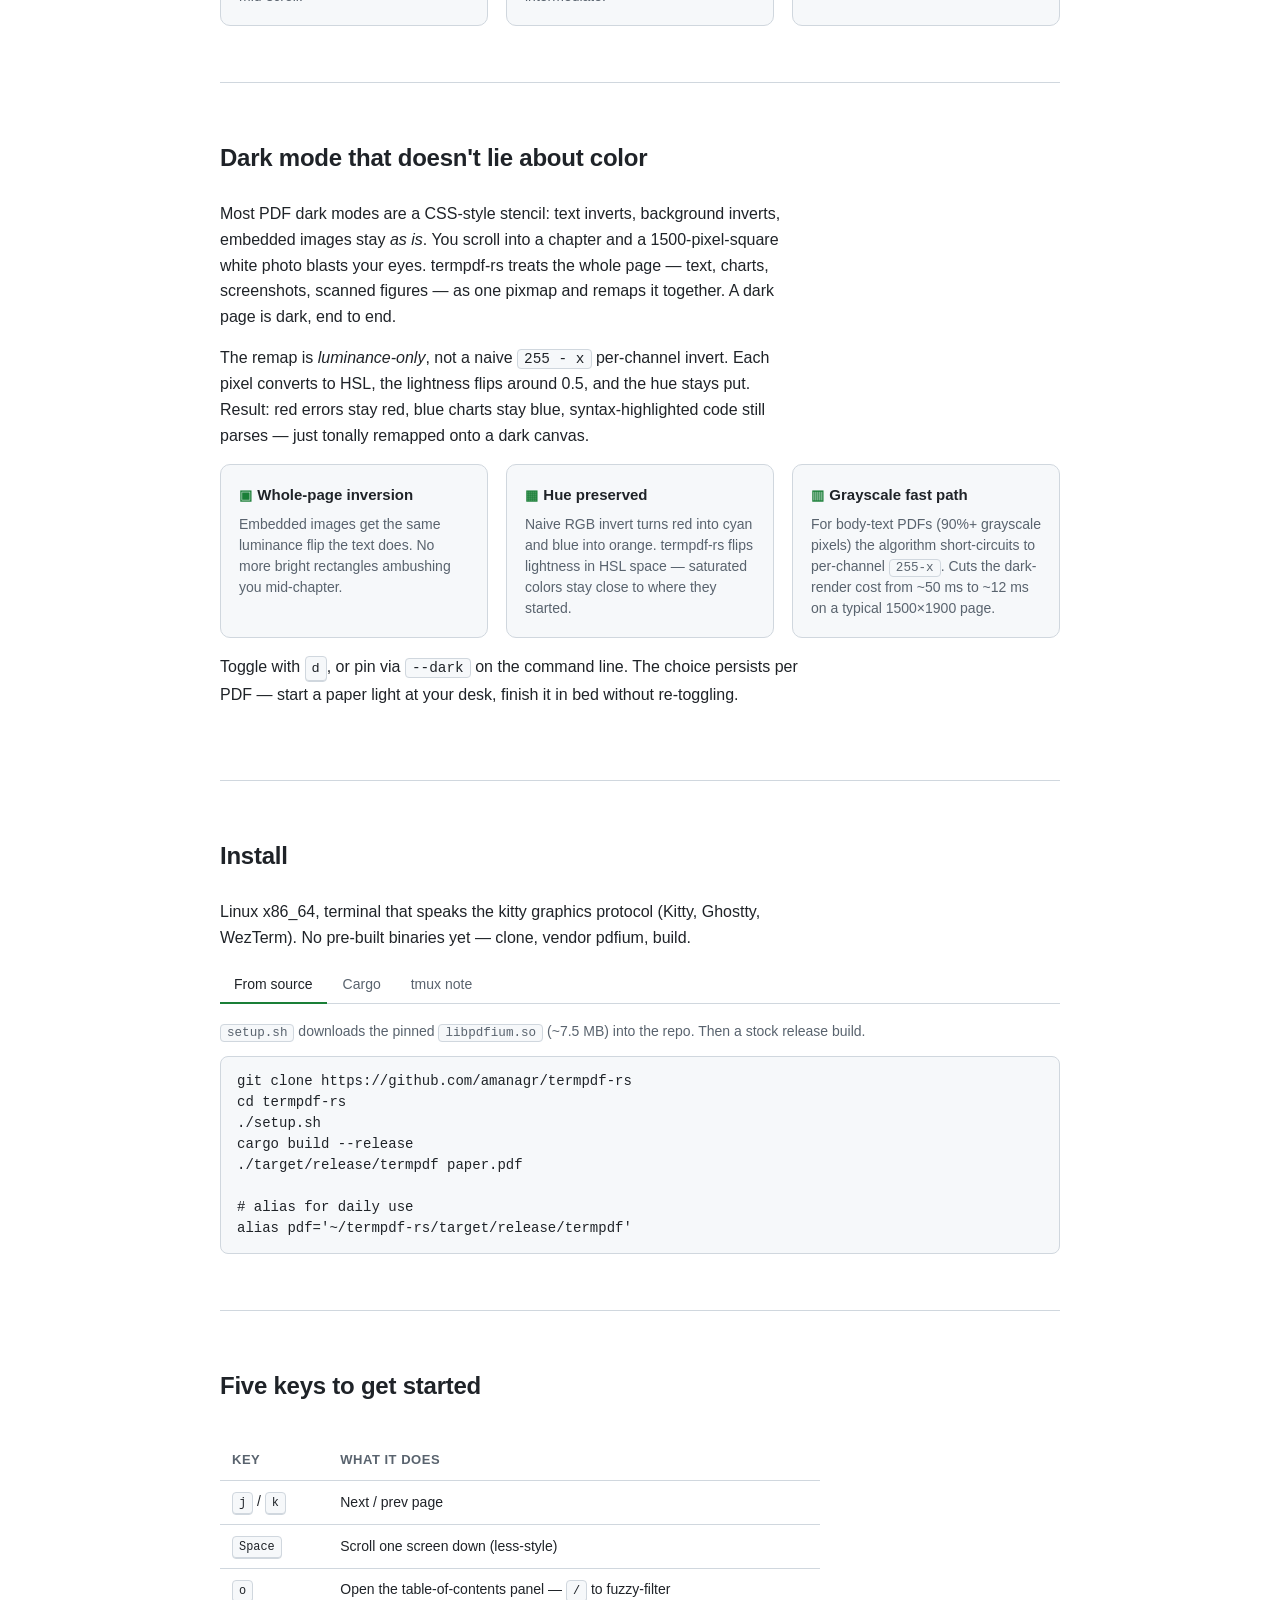
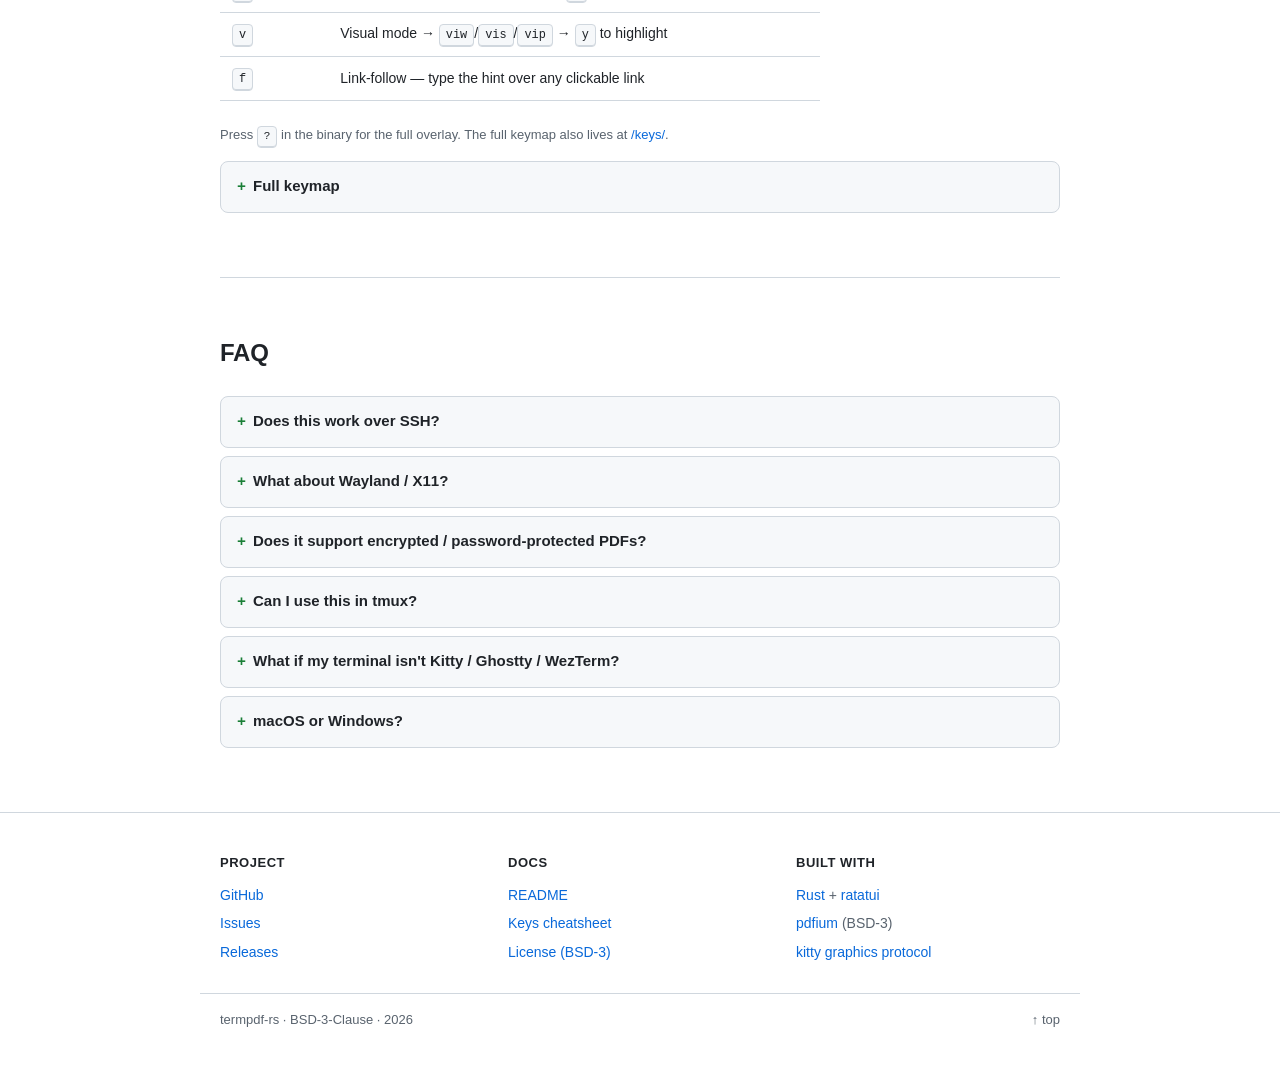
==== commit 5017c49f: "docs(site): expand dark-mode + performance sections - Add a dedicated Dark mode section calling out " ====
--- a/docs/index.html
+++ b/docs/index.html
@@ -4,7 +4,7 @@
 <meta charset="utf-8">
 <meta name="viewport" content="width=device-width, initial-scale=1">
 <title>termpdf-rs — power-efficient terminal PDF reader</title>
-<meta name="description" content="Pixel-perfect PDF pages in your terminal via the kitty graphics protocol. Vim keys, indexed search, highlights stored in the PDF. Single-digit CPU during sustained scroll on a 600-page book.">
+<meta name="description" content="Pixel-perfect PDF pages in your terminal via the kitty graphics protocol. Vim keys, indexed search, highlights stored in the PDF, color-preserving dark mode that includes embedded images. Single-digit CPU during sustained scroll on a 600-page book.">
 <link rel="canonical" href="https://amanagr.github.io/termpdf-rs/">
 <link rel="icon" href="favicon.svg" type="image/svg+xml">
 <link rel="stylesheet" href="style.css">
@@ -12,13 +12,13 @@
 <meta property="og:type" content="website">
 <meta property="og:url" content="https://amanagr.github.io/termpdf-rs/">
 <meta property="og:title" content="termpdf-rs — a PDF reader that lives in your terminal">
-<meta property="og:description" content="vim keys, kitty-native pixel-perfect pages, indexed search, single-digit CPU on a held-j. Linux + Rust.">
+<meta property="og:description" content="vim keys, kitty-native pixel-perfect pages, indexed search, color-preserving dark mode (images included), single-digit CPU on a held-j. Linux + Rust.">
 <meta property="og:image" content="https://amanagr.github.io/termpdf-rs/og.png">
 <meta property="og:image:width" content="1200">
 <meta property="og:image:height" content="630">
 <meta name="twitter:card" content="summary_large_image">
 <meta name="twitter:title" content="termpdf-rs — a PDF reader that lives in your terminal">
-<meta name="twitter:description" content="vim keys, kitty-native pixel-perfect pages, indexed search, single-digit CPU on a held-j. Linux + Rust.">
+<meta name="twitter:description" content="vim keys, kitty-native pixel-perfect pages, indexed search, color-preserving dark mode (images included), single-digit CPU on a held-j. Linux + Rust.">
 <meta name="twitter:image" content="https://amanagr.github.io/termpdf-rs/og.png">
 
 <script type="application/ld+json">
@@ -48,6 +48,7 @@
     <nav class="nav-links" id="nav-links" aria-label="primary">
       <a href="#features">Features</a>
       <a href="#power">Power</a>
+      <a href="#dark">Dark</a>
       <a href="#install">Install</a>
       <a href="#keys">Keys</a>
       <a href="#faq">FAQ</a>
@@ -103,7 +104,7 @@
     <div class="feature"><h3><span class="icon">vi</span>Vim keys, vim text-objects</h3><p><kbd>j</kbd>/<kbd>k</kbd>/<kbd>gg</kbd>/<kbd>G</kbd>; <kbd>viw</kbd>/<kbd>vis</kbd>/<kbd>vip</kbd> on PDF text; marks <kbd>m{a-z}</kbd>/<kbd>'{a-z}</kbd>; <kbd>Ctrl-o</kbd>/<kbd>Ctrl-i</kbd> jumplist.</p></div>
     <div class="feature"><h3><span class="icon">⌕</span>Indexed search</h3><p>First search builds a back-index in the background and persists it. Subsequent opens hit instantly.</p></div>
     <div class="feature"><h3><span class="icon">▰</span>Highlights live in the PDF</h3><p>Native PDF annotations — they travel with the file and render in Adobe, Preview, Sioyek, zathura.</p></div>
-    <div class="feature"><h3><span class="icon">◐</span>Color-aware dark mode</h3><p>Luminance-only HSL inversion via <code>palette</code>. Red text stays red, blue charts stay blue.</p></div>
+    <div class="feature"><h3><span class="icon">◐</span>Color-aware dark mode</h3><p>Luminance-only HSL inversion across the whole pixmap — embedded images inverted too, hue preserved. <a href="#dark">More →</a></p></div>
     <div class="feature"><h3><span class="icon">→f</span>Vimium-style link-follow</h3><p><kbd>f</kbd> overlays 1-2 char hints on every clickable link. Type the hint to jump or open.</p></div>
   </div>
 </section>
@@ -135,6 +136,70 @@
   </div>
 
   <p class="caption">Numbers come from <a href="https://github.com/amanagr/termpdf-rs/blob/main/scripts/bench-vs-browser.sh">scripts/bench-vs-browser.sh</a> and <code>monitor-scroll.sh</code> in the repo. Run them on your machine — you'll get something close, modulo your CPU and terminal.</p>
+
+  <h3 style="font-size:18px;margin:32px 0 12px;font-weight:700;">What makes it fast</h3>
+
+  <div class="features">
+    <div class="feature">
+      <h3><span class="icon">▷</span>Per-page kitty transmit</h3>
+      <p>Each PDF page becomes its own kitty <code>image_id</code> with cached <code>f=24,o=z</code> RGB+zlib payload. Scrolling re-emits a few hundred bytes of unicode-placeholder cells per frame instead of re-encoding a multi-MB canvas.</p>
+    </div>
+    <div class="feature">
+      <h3><span class="icon">∅</span>Idle = zero bytes</h3>
+      <p>Frames are gated on a dirty flag. With no input and no settle work pending, the binary writes nothing to the pty. A PDF open in the background pulls effectively zero CPU.</p>
+    </div>
+    <div class="feature">
+      <h3><span class="icon">⊕</span>Synchronized output</h3>
+      <p>Every frame is wrapped in <code>DECSET 2026</code> (BSU/ESU). The terminal commits the whole frame atomically — no partial-paint flicker, even mid-scroll on a 600-page book.</p>
+    </div>
+    <div class="feature">
+      <h3><span class="icon">⏃</span>Cold renders deferred</h3>
+      <p>Held-<kbd>j</kbd> bursts skip pdfium renders for off-screen pages until input goes idle. A single settle redraw catches up at 16 ms cadence so the next press isn't blocked behind a 20 ms pdfium decode.</p>
+    </div>
+    <div class="feature">
+      <h3><span class="icon">⌬</span>Worker-thread rendering</h3>
+      <p>Pdfium decodes happen on a background thread; the UI thread only ever copies the finished pixmap into the page cache. <kbd>j</kbd>/<kbd>k</kbd> feels instant because the cache is usually warm by the time you press.</p>
+    </div>
+    <div class="feature">
+      <h3><span class="icon">⌗</span>Persistent disk cache</h3>
+      <p>Rendered page bitmaps and the search back-index are sandboxed under <code>$XDG_CACHE_HOME/termpdf-rs/</code>. Re-opening a book skips the cold render entirely; first <code>/&lt;query&gt;</code> after a reopen hits the index instantly.</p>
+    </div>
+    <div class="feature">
+      <h3><span class="icon">⊞</span>Image-storage budget</h3>
+      <p>Tracks decoded-RGBA bytes residency in the terminal's image store and evicts the page furthest from the viewport when the budget tightens. Stops Ghostty from quietly dropping pages out from under us mid-scroll.</p>
+    </div>
+    <div class="feature">
+      <h3><span class="icon">▤</span>Hot-path discipline</h3>
+      <p>Per-frame allocations are hoisted into reusable scratch buffers. Page revisions are O(1) counters, not FNV-hashed signatures. Encoded payloads stream into 12 KB stack chunks instead of allocating a 24 MB intermediate.</p>
+    </div>
+    <div class="feature">
+      <h3><span class="icon">◑</span>Settle vs rapid scroll</h3>
+      <p>The redraw scheduler distinguishes "user is mid-burst" from "burst just ended." Rapid scroll defers cold renders without forcing a redraw; the settle catch-up only fires when input has actually stopped.</p>
+    </div>
+  </div>
+</section>
+
+<section id="dark" aria-labelledby="dark-h">
+  <h2 id="dark-h">Dark mode that doesn't lie about color</h2>
+  <p>Most PDF dark modes are a CSS-style stencil: text inverts, background inverts, embedded images stay <em>as is</em>. You scroll into a chapter and a 1500-pixel-square white photo blasts your eyes. termpdf-rs treats the whole page — text, charts, screenshots, scanned figures — as one pixmap and remaps it together. A dark page is dark, end to end.</p>
+  <p>The remap is <em>luminance-only</em>, not a naive <code>255 - x</code> per-channel invert. Each pixel converts to HSL, the lightness flips around 0.5, and the hue stays put. Result: red errors stay red, blue charts stay blue, syntax-highlighted code still parses — just tonally remapped onto a dark canvas.</p>
+
+  <div class="features">
+    <div class="feature">
+      <h3><span class="icon">▣</span>Whole-page inversion</h3>
+      <p>Embedded images get the same luminance flip the text does. No more bright rectangles ambushing you mid-chapter.</p>
+    </div>
+    <div class="feature">
+      <h3><span class="icon">▦</span>Hue preserved</h3>
+      <p>Naive RGB invert turns red into cyan and blue into orange. termpdf-rs flips lightness in HSL space — saturated colors stay close to where they started.</p>
+    </div>
+    <div class="feature">
+      <h3><span class="icon">▥</span>Grayscale fast path</h3>
+      <p>For body-text PDFs (90%+ grayscale pixels) the algorithm short-circuits to per-channel <code>255-x</code>. Cuts the dark-render cost from ~50 ms to ~12 ms on a typical 1500×1900 page.</p>
+    </div>
+  </div>
+
+  <p>Toggle with <kbd>d</kbd>, or pin via <code>--dark</code> on the command line. The choice persists per PDF — start a paper light at your desk, finish it in bed without re-toggling.</p>
 </section>
 
 <section id="install" aria-labelledby="install-h">
